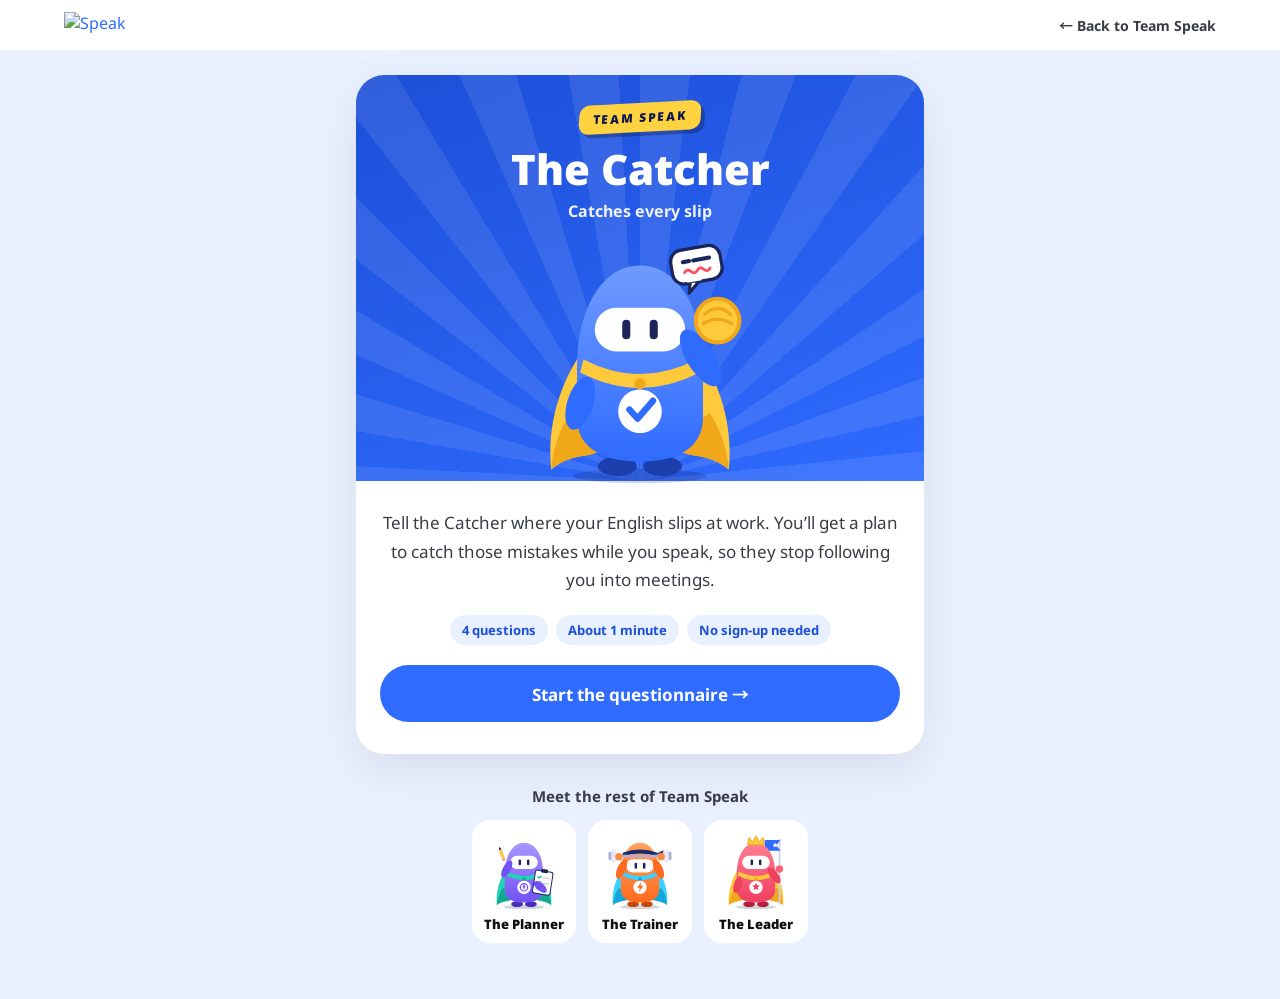
==== team-speak/catcher.html @ 96da89d8 "Add Team Speak mock landing page and four character questionnaire pages New team-speak/ folder reuse" ====
<!DOCTYPE html>
<html lang="en">
<head>
<meta charset="utf-8">
<meta name="viewport" content="width=device-width, initial-scale=1">
<title>The Catcher’s questionnaire — Team Speak</title>
<meta name="description" content="Answer four quick questions and get a Business English plan from The Catcher, one of the four heroes of Team Speak.">
<link rel="preconnect" href="https://fonts.googleapis.com">
<link rel="preconnect" href="https://fonts.gstatic.com" crossorigin>
<link href="https://fonts.googleapis.com/css2?family=Noto+Sans:wght@400;500;700;900&amp;family=Noto+Sans+TC:wght@400;500;700;900&amp;display=swap" rel="stylesheet">
<link rel="stylesheet" href="../styles.css">
<link rel="stylesheet" href="team.css">
</head>
<body class="quiz-page" data-hero="catcher">

<header class="quiz-nav">
  <div class="quiz-nav__inner">
    <a href="index.html"><img class="nav__logo" src="https://cdn.prod.website-files.com/61a88c135006e8345b005efd/6577ac86d3e376c4d5f8243e_logo.svg" alt="Speak"></a>
    <a class="quiz-nav__back" href="index.html#team">← Back to Team Speak</a>
  </div>
</header>

<!-- quiz.js renders the intro, questions and result for this hero -->
<main class="quiz" id="quiz">
  <noscript>This questionnaire needs JavaScript to run.</noscript>
</main>

<script src="quiz.js"></script>
</body>
</html>
---- styles.css ----
/* Speak — Purchase BE page */

:root {
  --blue: #2f6bff;
  --blue-dark: #1d4fd8;
  --blue-line: #c9d6ff;
  --ink: #111;
  --ink-2: #3a3d48;
  --ink-3: #4a4e5a;
  --muted: #7a7e8a;
  --faint: #8a8e99;
  --line: #eceef2;
  --line-2: #e3e5ea;
  --surface: #f5f6f8;
  --placeholder: #e8eaef;
}

*, *::before, *::after { box-sizing: border-box; }

body {
  margin: 0;
  background: #fff;
  font-family: 'Noto Sans', 'Noto Sans TC', system-ui, sans-serif;
  color: var(--ink);
  -webkit-font-smoothing: antialiased;
}
body.modal-open { overflow: hidden; }

a { color: var(--blue); text-decoration: none; }
a:hover { color: var(--blue-dark); }

img { max-width: 100%; }

/* Keep #anchor targets clear of the sticky nav */
[id] { scroll-margin-top: 64px; }

h1, h2, h3, p { margin: 0; }

.container { max-width: 1200px; margin: 0 auto; }
.container--md { max-width: 1000px; margin: 0 auto; }
.container--sm { max-width: 800px; margin: 0 auto; }

.section { padding: 88px 24px; background: #fff; }
.section--alt { background: var(--surface); }
.stack-40 { display: flex; flex-direction: column; gap: 40px; }

.section-head {
  text-align: center;
  display: flex;
  flex-direction: column;
  gap: 12px;
  align-items: center;
}
.section-head__icon { height: 56px; }
.section-head h2,
.h2 {
  font-size: clamp(28px, 3.5vw, 40px);
  font-weight: 900;
}
.h2--center { text-align: center; }
.section-head p { font-size: 17px; color: var(--ink-3); }
.hl { color: var(--blue); }
.strong { color: var(--ink); }

.grid-3 {
  display: grid;
  grid-template-columns: repeat(auto-fit, minmax(300px, 1fr));
  gap: 24px;
}

/* Buttons */
.btn {
  display: inline-block;
  border: none;
  cursor: pointer;
  font-family: inherit;
  font-weight: 700;
  border-radius: 999px;
  text-align: center;
  background: var(--blue);
  color: #fff;
  transition: background .2s, color .2s;
}
.btn:hover { color: #fff; }
.btn--sm { padding: 10px 18px; font-size: 14px; white-space: nowrap; }
.btn--lg { padding: 18px 36px; font-size: 18px; }
.btn--block { display: block; padding: 16px; font-size: 17px; }
.btn--outline {
  background: #fff;
  color: var(--blue);
  border: 2px solid var(--blue);
  padding: 14px;
}
.btn--outline:hover { color: var(--blue); }

/* ---------- Nav ---------- */
.nav {
  position: sticky;
  top: 0;
  z-index: 20;
  background: rgba(255, 255, 255, .92);
  backdrop-filter: blur(10px);
  -webkit-backdrop-filter: blur(10px);
  border-bottom: 1px solid var(--line);
}
.nav__inner {
  max-width: 1200px;
  margin: 0 auto;
  padding: 12px 24px;
  display: flex;
  align-items: center;
  gap: 24px;
}
.nav__logo { height: 26px; display: block; }
.nav__links {
  display: flex;
  gap: 20px;
  flex: 1;
  flex-wrap: wrap;
  font-size: 14px;
}
.nav__links a { color: var(--ink-2); }

/* ---------- Hero ---------- */
.hero { background: #fff; color: var(--ink); position: relative; overflow: hidden; }
.hero__inner {
  max-width: 1200px;
  margin: 0 auto;
  padding: 72px 24px 64px;
  display: grid;
  grid-template-columns: repeat(auto-fit, minmax(320px, 1fr));
  gap: 48px;
  align-items: center;
}
.hero__copy { display: flex; flex-direction: column; gap: 24px; }
.hero h1 {
  font-size: clamp(40px, 5vw, 64px);
  line-height: 1.15;
  font-weight: 900;
  letter-spacing: -.01em;
}
.hero__tags { font-size: 18px; font-weight: 700; color: var(--ink-2); }
.hero__cta { display: flex; flex-direction: column; gap: 10px; align-items: flex-start; }
.hero__note { font-size: 14px; color: var(--ink-3); }
.hero__media {
  position: relative;
  border-radius: 28px;
  overflow: hidden;
  aspect-ratio: 4 / 3;
  background: var(--surface);
}
.hero__media img { width: 100%; height: 100%; object-fit: cover; display: block; }

.backing { border-top: 1px solid var(--line); }
.backing__inner {
  max-width: 1200px;
  margin: 0 auto;
  padding: 28px 24px;
  display: flex;
  flex-wrap: wrap;
  gap: 24px;
  align-items: center;
  justify-content: center;
}
.backing__openai { height: 32px; filter: brightness(0); }
.backing__text { font-weight: 700; font-size: 16px; }
.backing__badges { display: flex; gap: 12px; }
.backing__badges img { height: 48px; }

/* ---------- Logos marquee ---------- */
.logos { padding: 48px 0; background: var(--surface); }
.logos h3 {
  margin: 0 0 28px;
  text-align: center;
  font-size: 18px;
  font-weight: 700;
  color: var(--ink-2);
  padding: 0 24px;
}
.logos__viewport {
  overflow: hidden;
  -webkit-mask-image: linear-gradient(90deg, transparent, #000 10%, #000 90%, transparent);
  mask-image: linear-gradient(90deg, transparent, #000 10%, #000 90%, transparent);
}
.logos__track {
  display: flex;
  gap: 56px;
  width: max-content;
  align-items: center;
  animation: marquee 40s linear infinite;
}
.logos__track img { height: 36px; width: auto; opacity: .75; filter: grayscale(1); }

@keyframes marquee {
  from { transform: translateX(0); }
  to { transform: translateX(-50%); }
}

/* ---------- Personas ---------- */
.persona {
  background: #fff;
  border: 1px solid var(--line);
  border-radius: 24px;
  padding: 32px 28px;
  display: flex;
  flex-direction: column;
  gap: 20px;
  cursor: pointer;
  transition: transform .25s ease, box-shadow .25s ease;
}
.persona:hover { transform: translateY(-4px); box-shadow: 0 16px 40px rgba(17, 17, 17, .08); }
.persona__avatar { width: 120px; height: 120px; border-radius: 50%; display: block; }
.persona__head { display: flex; flex-direction: column; gap: 6px; }
.persona__quote { font-size: 18px; font-weight: 700; color: var(--ink); }
.persona__who {
  font-size: clamp(26px, 2.6vw, 34px);
  font-weight: 900;
  color: var(--blue);
  line-height: 1.2;
}
.persona__rule { height: 1px; background: var(--blue-line); }
.persona__familiar { font-size: 22px; font-weight: 900; color: var(--ink); }
.persona__pains { display: flex; flex-direction: column; gap: 20px; margin: 0; padding: 0; list-style: none; }
.persona__pains li { display: flex; gap: 16px; align-items: flex-start; font-size: 16px; line-height: 1.6; font-weight: 700; color: var(--ink); }
.pain-icon {
  flex: none;
  width: 28px;
  height: 28px;
  border-radius: 50%;
  background: #d9d9de;
  display: flex;
  align-items: center;
  justify-content: center;
  margin-top: 1px;
}
.pain-icon::after {
  content: "";
  width: 0;
  height: 0;
  border-left: 6px solid transparent;
  border-right: 6px solid transparent;
  border-bottom: 10px solid #fff;
  margin-top: -2px;
}
.persona__try { margin-top: auto; padding: 14px; font-size: 16px; }
.persona__try:hover { background: var(--blue-dark); }

/* ---------- Pricing ---------- */
.plans {
  display: grid;
  grid-template-columns: repeat(auto-fit, minmax(300px, 1fr));
  gap: 24px;
  align-items: stretch;
}
.plan {
  border: 1px solid var(--line-2);
  border-radius: 24px;
  padding: 32px;
  display: flex;
  flex-direction: column;
  gap: 20px;
  position: relative;
}
.plan--featured {
  border: 2px solid var(--blue);
  box-shadow: 0 12px 40px rgba(47, 107, 255, .15);
}
.plan__badge {
  position: absolute;
  top: -14px;
  left: 32px;
  background: var(--blue);
  color: #fff;
  font-size: 13px;
  font-weight: 700;
  padding: 5px 14px;
  border-radius: 999px;
}
.plan h3 { font-size: 24px; font-weight: 900; }
.plan__price { display: flex; flex-direction: column; gap: 4px; }
.plan__avg { font-size: 15px; color: var(--ink-3); }
.plan__avg b { font-size: 40px; color: var(--ink); font-weight: 900; }
.plan__yearly { display: flex; gap: 10px; align-items: baseline; }
.plan__yearly b { font-size: 17px; }
.plan__yearly s { color: var(--faint); font-size: 14px; }
.plan__fit { font-weight: 700; font-size: 15px; }
.checklist { display: flex; flex-direction: column; gap: 12px; font-size: 15px; margin: 0; padding: 0; list-style: none; }
.checklist li { display: flex; gap: 10px; align-items: flex-start; }
.checklist li::before { content: "✓"; color: var(--blue); font-weight: 900; }
.plan__fine { margin: auto 0 0; font-size: 12px; color: var(--faint); line-height: 1.6; }

/* ---------- Competitor ---------- */
.compete-head { gap: 16px; }
.compete-head .lead { font-size: 17px; font-weight: 700; color: var(--ink); }
.compete-head .body {
  font-size: 15px;
  color: var(--ink-3);
  line-height: 1.8;
  max-width: 680px;
  text-wrap: pretty;
}
.compare-scroll { overflow-x: auto; }
.compare {
  min-width: 640px;
  display: grid;
  grid-template-columns: 120px repeat(3, minmax(0, 1fr));
  font-size: 14px;
  text-align: center;
}
.compare > div { padding: 18px 12px; border-top: 1px solid var(--line-2); color: var(--faint); white-space: pre-line; }
.compare > .compare__colhead { padding: 20px 12px; border-top: none; font-weight: 700; color: var(--ink-3); }
.compare > .compare__blank { padding: 0; border-top: none; }
.compare > .compare__label { padding: 18px 8px; font-weight: 700; text-align: left; color: var(--ink-2); }
.compare > .compare__speak { background: var(--blue); color: #fff; font-weight: 700; border-top: none; }
.compare > .compare__speak-top { padding: 20px 12px; border-radius: 20px 20px 0 0; display: flex; justify-content: center; }
.compare__speak-top img { height: 28px; }
.compare > .compare__speak-end { height: 16px; padding: 0; border-radius: 0 0 20px 20px; }

/* ---------- AI tutor ---------- */
.tutor {
  background: var(--surface);
  border-radius: 24px;
  overflow: hidden;
  display: flex;
  flex-direction: column;
}
.tutor img { width: 100%; aspect-ratio: 4 / 3; object-fit: cover; display: block; background: var(--placeholder); }
.tutor__body { padding: 24px; display: flex; flex-direction: column; gap: 8px; }
.tutor__body b { font-size: 19px; }
.tutor__body span { font-size: 14px; color: var(--ink-3); line-height: 1.7; }
.tutor__how {
  margin-top: 12px;
  align-self: flex-start;
  border: 2px solid var(--blue);
  background: #fff;
  color: var(--blue);
  padding: 10px 20px;
  font-size: 15px;
}
.tutor__how:hover { background: var(--blue); color: #fff; }

/* ---------- Stories ---------- */
.stories-head p { max-width: 640px; line-height: 1.7; }
.stories {
  display: grid;
  grid-template-columns: repeat(auto-fit, minmax(260px, 1fr));
  gap: 20px;
}
.stories img { width: 100%; border-radius: 20px; display: block; background: var(--placeholder); }

/* ---------- Team ---------- */
.team { padding: 72px 24px; background: #fff; color: var(--ink); border-top: 1px solid var(--line); }
.team__inner {
  display: flex;
  flex-direction: column;
  gap: 28px;
  align-items: center;
  text-align: center;
}
.team h2 { font-size: clamp(24px, 3vw, 34px); font-weight: 900; }
.team p { font-size: 16px; color: var(--ink-3); }
.team__logos { display: flex; gap: 40px; flex-wrap: wrap; justify-content: center; align-items: center; }
.team__logos img { height: 44px; }

/* ---------- Reviews ---------- */
.reviews {
  display: grid;
  grid-template-columns: repeat(auto-fill, minmax(260px, 1fr));
  gap: 20px;
}
.review {
  background: #fff;
  border-radius: 20px;
  padding: 24px;
  display: flex;
  flex-direction: column;
  gap: 12px;
}
.review__stars { height: 18px; align-self: flex-start; }
.review p { font-size: 14px; line-height: 1.8; color: var(--ink-2); flex: 1; }
.review b { font-size: 14px; }

/* ---------- Final CTA ---------- */
.final { padding: 88px 24px; background: var(--blue); color: #fff; }
.final__inner {
  display: flex;
  flex-direction: column;
  gap: 20px;
  align-items: center;
  text-align: center;
}
.final img { height: 96px; }
.final h2 { font-size: clamp(30px, 4vw, 48px); font-weight: 900; }
.final .btn { background: #fff; color: var(--blue); padding: 18px 40px; font-weight: 900; font-size: 18px; }
.final__note { font-size: 14px; }

/* ---------- FAQ ---------- */
.faq-wrap { display: flex; flex-direction: column; gap: 28px; }
.faq-wrap h2 { text-align: center; }
.faq { border-bottom: 1px solid var(--line-2); }
.faq__q {
  width: 100%;
  background: none;
  border: none;
  cursor: pointer;
  font-family: inherit;
  text-align: left;
  padding: 20px 4px;
  display: flex;
  justify-content: space-between;
  gap: 16px;
  font-size: 16px;
  font-weight: 700;
  color: var(--ink);
}
.faq__icon { color: var(--blue); font-size: 20px; line-height: 1; }
.faq__a {
  padding: 0 4px 20px;
  font-size: 14px;
  line-height: 1.8;
  color: var(--ink-3);
  white-space: pre-line;
}
.faq__a[hidden] { display: none; }

/* ---------- Footer ---------- */
.footer { background: var(--surface); color: var(--ink-3); padding: 56px 24px 32px; font-size: 14px; }
.footer__inner { display: flex; flex-direction: column; gap: 36px; }
.footer__logo { height: 28px; align-self: flex-start; filter: brightness(0); }
.footer__cols {
  display: grid;
  grid-template-columns: repeat(auto-fit, minmax(160px, 1fr));
  gap: 28px;
}
.footer__col { display: flex; flex-direction: column; gap: 10px; }
.footer__col b { color: var(--ink); }
.footer__col a { color: var(--ink-3); }
.footer__copy { font-size: 12px; border-top: 1px solid var(--line-2); padding-top: 20px; }
/* Leave room so the sticky offer bar never covers the copyright line */
.has-sticky .footer { padding-bottom: 96px; }

/* ---------- Modal ---------- */
.modal {
  position: fixed;
  inset: 0;
  z-index: 50;
  background: rgba(17, 17, 17, 0);
  display: flex;
  align-items: center;
  justify-content: center;
  padding: 24px;
  transition: background .3s ease;
}
.modal[hidden] { display: none; }
.modal.is-shown { background: rgba(17, 17, 17, .55); }
.modal__panel {
  position: relative;
  background: #fff;
  border-radius: 28px;
  width: 100%;
  max-width: 560px;
  max-height: calc(100vh - 48px);
  overflow: auto;
  padding: 36px;
  display: flex;
  flex-direction: column;
  gap: 22px;
  box-shadow: 0 30px 80px rgba(17, 17, 17, .25);
  opacity: 0;
  transform: translateY(24px) scale(.92);
  transition: opacity .35s ease, transform .45s cubic-bezier(.2, .9, .3, 1.2);
}
.modal__panel--demo { max-width: 720px; }
.modal.is-shown .modal__panel { opacity: 1; transform: translateY(0) scale(1); }
.modal__close {
  position: absolute;
  top: 16px;
  right: 16px;
  width: 40px;
  height: 40px;
  border-radius: 50%;
  border: none;
  background: var(--surface);
  cursor: pointer;
  font-size: 20px;
  color: var(--ink-2);
  font-family: inherit;
}
.modal__head { display: flex; flex-direction: column; gap: 6px; padding-right: 40px; }
.modal__who { font-size: 13px; font-weight: 700; color: var(--muted); }
.modal__title { font-size: 28px; font-weight: 900; color: var(--blue); line-height: 1.25; }
.modal__label { font-size: 15px; font-weight: 700; }
.modal__steps {
  display: grid;
  grid-template-columns: repeat(auto-fit, minmax(180px, 1fr));
  gap: 10px;
  flex: none;
}
.modal__step {
  display: flex;
  flex-direction: column;
  gap: 6px;
  background: var(--surface);
  border-radius: 16px;
  padding: 14px 16px;
}
.modal__step-n {
  width: 26px;
  height: 26px;
  border-radius: 50%;
  background: var(--blue);
  color: #fff;
  font-weight: 900;
  font-size: 13px;
  display: flex;
  align-items: center;
  justify-content: center;
}
.modal__step b { font-size: 14px; }
.modal__step span:last-child { font-size: 13px; color: var(--ink-3); line-height: 1.55; }
.modal__demo { display: flex; flex-direction: column; gap: 10px; flex: none; }
.modal__demo iframe {
  width: 100%;
  height: 760px;
  border: 0;
  display: block;
  background: transparent;
  color-scheme: light;
  flex: none;
  border-radius: 16px;
}
.modal__sample {
  border: 1px solid var(--line-2);
  border-radius: 16px;
  padding: 16px 18px;
  display: flex;
  flex-direction: column;
  gap: 8px;
}
.modal__sample-label { font-size: 12px; font-weight: 700; color: var(--muted); }
.bubble { font-size: 14px; max-width: 85%; padding: 10px 14px; }
.bubble--ai { align-self: flex-start; background: var(--surface); border-radius: 14px 14px 14px 4px; }
.bubble--you { align-self: flex-end; background: var(--blue); color: #fff; border-radius: 14px 14px 4px 14px; }
.modal__cta { display: flex; flex-direction: column; gap: 8px; align-items: stretch; text-align: center; flex: none; }
.modal__cta span { font-size: 13px; color: var(--ink-3); }

/* ---------- Sticky offer bar ---------- */
.sticky {
  position: fixed;
  left: 0;
  right: 0;
  bottom: 0;
  z-index: 30;
  background: #fff;
  color: var(--ink);
  padding: 12px 20px;
  border-top: 1px solid var(--line-2);
  display: flex;
  gap: 16px;
  align-items: center;
  justify-content: center;
  flex-wrap: wrap;
  box-shadow: 0 -8px 24px rgba(0, 0, 0, .2);
}
.sticky span { font-size: 14px; }
.sticky .btn { padding: 10px 22px; font-size: 14px; }

@media (prefers-reduced-motion: reduce) {
  .logos__track { animation: none; }
  .persona, .modal, .modal__panel { transition: none; }
}
---- team-speak/team.css ----
/* Team Speak — mock landing page + character questionnaire pages.
   Loaded after ../styles.css; everything here is prefixed or scoped so the
   original purchase page is unaffected. */

:root {
  --navy: #0d1650;
  --navy-2: #16237a;
  --gold: #ffd23f;
  --gold-dark: #f2b90f;
}

/* Per-hero accent colors (used by member cards and questionnaire pages) */
.member--catcher, [data-hero="catcher"] { --accent: #2f6bff; --accent-dark: #1d4fd8; --accent-soft: #e9f0ff; }
.member--planner, [data-hero="planner"] { --accent: #7352f5; --accent-dark: #5636d6; --accent-soft: #f0ecff; }
.member--trainer, [data-hero="trainer"] { --accent: #f05a12; --accent-dark: #cf4707; --accent-soft: #fff0e6; }
.member--leader,  [data-hero="leader"]  { --accent: #e3334f; --accent-dark: #bd1f3b; --accent-soft: #ffecef; }

/* ---------- Hero banner ---------- */
.ts-hero {
  position: relative;
  overflow: hidden;
  color: #fff;
  background: radial-gradient(120% 90% at 50% 100%, #2f6bff 0%, var(--navy-2) 45%, var(--navy) 100%);
}
.ts-hero__rays {
  position: absolute;
  left: 50%;
  bottom: -40%;
  width: 220vmax;
  height: 220vmax;
  transform: translate(-50%, 50%);
  background: repeating-conic-gradient(from 0deg, rgba(255, 255, 255, .055) 0deg 6deg, transparent 6deg 12deg);
  -webkit-mask-image: radial-gradient(circle, #000 0%, transparent 55%);
  mask-image: radial-gradient(circle, #000 0%, transparent 55%);
  animation: ts-spin 120s linear infinite;
  pointer-events: none;
}
@keyframes ts-spin { to { transform: translate(-50%, 50%) rotate(360deg); } }

.ts-hero__inner {
  position: relative;
  max-width: 1200px;
  margin: 0 auto;
  padding: 64px 24px 0;
  display: flex;
  flex-direction: column;
  align-items: center;
  text-align: center;
  gap: 20px;
}
.ts-badge {
  display: inline-block;
  padding: 8px 20px;
  border-radius: 10px;
  background: var(--gold);
  color: var(--navy);
  font-size: 15px;
  font-weight: 900;
  letter-spacing: .14em;
  text-transform: uppercase;
  transform: rotate(-3deg) skewX(-6deg);
  box-shadow: 4px 4px 0 rgba(0, 0, 0, .25);
}
.ts-hero h1 {
  font-size: clamp(34px, 5vw, 62px);
  line-height: 1.15;
  font-weight: 900;
  letter-spacing: -.01em;
  text-wrap: balance;
}
.ts-hl { color: var(--gold); }
.ts-hero__tags { font-size: 18px; font-weight: 700; color: #d5ddff; }
.ts-hero__cta { display: flex; gap: 12px; flex-wrap: wrap; justify-content: center; margin-top: 4px; }
.ts-btn-gold { background: var(--gold); color: var(--navy); }
.ts-btn-gold:hover { background: var(--gold-dark); color: var(--navy); }
.ts-btn-ghost { background: rgba(255, 255, 255, .12); color: #fff; box-shadow: inset 0 0 0 2px rgba(255, 255, 255, .55); }
.ts-btn-ghost:hover { background: rgba(255, 255, 255, .22); }
.ts-hero__note { font-size: 14px; color: #d5ddff; }
.ts-hero__note b { color: #fff; }

.ts-lineup {
  display: flex;
  align-items: flex-end;
  justify-content: center;
  width: 100%;
  max-width: 980px;
  margin-top: 12px;
  padding-bottom: 28px;
}
.ts-lineup__hero {
  position: relative;
  flex: 0 1 25%;
  min-width: 0;
  display: flex;
  flex-direction: column;
  align-items: center;
  margin: 0 -1.5%;
  color: #fff;
  animation: ts-float 5s ease-in-out infinite;
}
.ts-lineup__hero img { width: 100%; display: block; filter: drop-shadow(0 18px 24px rgba(5, 10, 50, .45)); transition: transform .25s ease; }
.ts-lineup__hero:hover { color: #fff; }
.ts-lineup__hero:hover img { transform: translateY(-8px) scale(1.04); }
/* The two in the middle stand forward and a little larger */
.ts-lineup__hero--planner, .ts-lineup__hero--trainer { flex-basis: 29%; z-index: 1; }
.ts-lineup__hero--planner { animation-delay: -1.2s; }
.ts-lineup__hero--trainer { animation-delay: -2.6s; }
.ts-lineup__hero--leader { animation-delay: -3.8s; }
@keyframes ts-float { 0%, 100% { transform: translateY(0); } 50% { transform: translateY(-8px); } }

.ts-tag {
  margin-top: -6px;
  padding: 6px 14px;
  border-radius: 999px;
  background: #fff;
  color: var(--navy);
  font-size: clamp(11px, 1.5vw, 15px);
  font-weight: 900;
  white-space: nowrap;
  box-shadow: 0 6px 16px rgba(5, 10, 50, .3);
}
.ts-hero .backing { position: relative; background: #fff; color: var(--ink); border-top: none; }

/* ---------- Members ---------- */
.members { display: grid; grid-template-columns: repeat(2, minmax(0, 1fr)); gap: 28px; }
.member {
  border: 1px solid var(--line);
  border-radius: 28px;
  overflow: hidden;
  background: #fff;
  display: flex;
  flex-direction: column;
  scroll-margin-top: 80px;
}
.member__art {
  position: relative;
  display: flex;
  align-items: flex-end;
  gap: 8px;
  padding: 24px 28px 0;
  background:
    repeating-conic-gradient(from 0deg at 22% 100%, rgba(255, 255, 255, .09) 0deg 7deg, transparent 7deg 14deg),
    linear-gradient(135deg, var(--accent-dark), var(--accent));
  color: #fff;
}
.member__art img { width: 170px; flex: none; display: block; margin-bottom: -6px; }
.member__title { display: flex; flex-direction: column; gap: 6px; padding-bottom: 28px; min-width: 0; }
.member__role {
  align-self: flex-start;
  padding: 4px 12px;
  border-radius: 999px;
  background: rgba(255, 255, 255, .2);
  font-size: 13px;
  font-weight: 700;
}
.member h3 { font-size: clamp(28px, 3vw, 38px); font-weight: 900; line-height: 1.1; }
.member__body { padding: 28px; display: flex; flex-direction: column; gap: 16px; flex: 1; }
.member__quote { font-size: 19px; font-weight: 900; line-height: 1.4; color: var(--ink); }
.member__desc { font-size: 15px; line-height: 1.7; color: var(--ink-3); }

.feature {
  background: var(--accent-soft);
  border-radius: 20px;
  padding: 20px;
  display: flex;
  flex-direction: column;
  gap: 6px;
}
.feature__label { font-size: 12px; font-weight: 900; letter-spacing: .1em; text-transform: uppercase; color: var(--accent-dark); }
.feature > b { font-size: 19px; }
.feature__desc { font-size: 14px; line-height: 1.6; color: var(--ink-3); }

/* Little product mock-ups inside each feature card */
.mock { margin-top: 10px; background: #fff; border-radius: 16px; padding: 14px; display: flex; flex-direction: column; gap: 8px; }
.mock .bubble--you { background: var(--accent); }
.mock .bubble s { opacity: .7; }
.mock__fix { align-self: flex-end; font-size: 14px; color: var(--ink-2); display: flex; gap: 8px; align-items: center; }
.mock__fix b { color: #12925f; }
.mock__tick { width: 20px; height: 20px; border-radius: 50%; background: #17b877; color: #fff; font-size: 12px; font-weight: 900; display: inline-flex; align-items: center; justify-content: center; }
.mock__days { display: flex; gap: 6px; }
.mock__days span {
  flex: 1; aspect-ratio: 1; max-width: 40px; border-radius: 50%;
  display: flex; align-items: center; justify-content: center;
  font-size: 12px; font-weight: 700; color: var(--faint); background: var(--surface);
}
.mock__days .is-done { background: var(--accent); color: #fff; }
.mock__days .is-today { box-shadow: inset 0 0 0 2px var(--accent); color: var(--accent-dark); background: #fff; }
.mock__today { font-size: 14px; color: var(--ink-2); }
.mock__mic { display: flex; align-items: center; gap: 10px; font-size: 13px; font-weight: 700; color: var(--accent-dark); }
.mock__micdot { width: 32px; height: 32px; border-radius: 50%; background: var(--accent); flex: none; position: relative; }
.mock__micdot::after { content: ""; position: absolute; left: 12px; top: 8px; width: 8px; height: 13px; border-radius: 4px; background: #fff; }
.mock__wave { display: flex; align-items: center; gap: 3px; flex: 1; height: 24px; }
.mock__wave i { width: 4px; border-radius: 2px; background: var(--accent); opacity: .55; height: 40%; animation: ts-wave 1.1s ease-in-out infinite; }
.mock__wave i:nth-child(2n) { animation-delay: -.3s; }
.mock__wave i:nth-child(3n) { animation-delay: -.6s; }
@keyframes ts-wave { 0%, 100% { height: 25%; } 50% { height: 100%; } }
.mock--chips { flex-direction: row; flex-wrap: wrap; }
.mock--chips span { padding: 8px 14px; border-radius: 999px; background: var(--accent-soft); color: var(--accent-dark); font-size: 13px; font-weight: 700; }

.member__actions { margin-top: auto; padding-top: 4px; display: flex; gap: 10px; flex-wrap: wrap; }
.member__go { flex: 1 1 240px; padding: 14px 18px; font-size: 16px; background: var(--accent); }
.member__go:hover { background: var(--accent-dark); }
.member__how { padding: 12px 18px; font-size: 15px; background: #fff; color: var(--accent-dark); box-shadow: inset 0 0 0 2px var(--accent); }
.member__how:hover { background: var(--accent-soft); color: var(--accent-dark); }

@media (max-width: 860px) {
  .members { grid-template-columns: 1fr; }
}
@media (max-width: 520px) {
  .nav__links { display: none; }
  .nav__inner { justify-content: space-between; }
  .ts-hero__inner { padding-top: 44px; }
  .ts-hero__tags { font-size: 15px; }
  .ts-lineup { padding-bottom: 20px; width: 124%; max-width: none; margin-left: -12%; margin-right: -12%; }
  .ts-lineup__hero { margin: 0 -3.5%; }
  .ts-tag { padding: 4px 8px; font-size: 10px; }
  .member__art { padding: 20px 20px 0; }
  .member__art img { width: 120px; }
  .member__title { padding-bottom: 20px; }
  .member__body { padding: 22px 20px; }
}

/* ---------- Questionnaire pages ---------- */
.quiz-page { background: var(--accent-soft); min-height: 100vh; display: flex; flex-direction: column; }
.quiz-nav { background: #fff; border-bottom: 1px solid var(--line); }
.quiz-nav__inner {
  max-width: 1200px; margin: 0 auto; padding: 12px 24px;
  display: flex; align-items: center; justify-content: space-between; gap: 16px;
}
.quiz-nav__back { font-size: 14px; font-weight: 700; color: var(--ink-2); }

.quiz { width: 100%; max-width: 600px; margin: 0 auto; padding: 0 16px 56px; flex: 1; }
.quiz__card { background: #fff; border-radius: 28px; overflow: hidden; margin-top: 24px; box-shadow: 0 16px 48px rgba(17, 17, 17, .08); }

.quiz__banner {
  position: relative;
  padding: 28px 24px 0;
  text-align: center;
  color: #fff;
  background:
    repeating-conic-gradient(from 0deg at 50% 100%, rgba(255, 255, 255, .09) 0deg 7deg, transparent 7deg 14deg),
    linear-gradient(160deg, var(--accent-dark), var(--accent));
  display: flex; flex-direction: column; align-items: center; gap: 8px;
}
.quiz__banner .ts-badge { font-size: 12px; padding: 6px 14px; }
.quiz__banner h1 { font-size: clamp(30px, 7vw, 42px); font-weight: 900; line-height: 1.1; margin-top: 6px; }
.quiz__banner p { font-size: 16px; font-weight: 700; opacity: .92; }
.quiz__banner img { width: 210px; display: block; margin-bottom: -8px; }
.quiz__banner--small { flex-direction: row; justify-content: flex-start; text-align: left; padding: 14px 20px 0; gap: 12px; }
.quiz__banner--small img { width: 76px; margin-bottom: -4px; }
.quiz__banner--small b { font-size: 17px; font-weight: 900; padding-bottom: 12px; }

.quiz__body { padding: 28px 24px 32px; display: flex; flex-direction: column; gap: 20px; }
.quiz__lead { font-size: 17px; line-height: 1.7; color: var(--ink-2); text-align: center; text-wrap: pretty; }
.quiz__meta { display: flex; justify-content: center; gap: 8px; flex-wrap: wrap; }
.quiz__meta span { padding: 6px 12px; border-radius: 999px; background: var(--accent-soft); color: var(--accent-dark); font-size: 13px; font-weight: 700; }
.quiz .btn { background: var(--accent); }
.quiz .btn:hover { background: var(--accent-dark); }

.quiz__progress { display: flex; align-items: center; gap: 12px; font-size: 13px; font-weight: 700; color: var(--muted); }
.quiz__bar { flex: 1; height: 8px; border-radius: 999px; background: var(--surface); overflow: hidden; }
.quiz__bar i { display: block; height: 100%; border-radius: 999px; background: var(--accent); transition: width .35s ease; }
.quiz__q { font-size: clamp(22px, 5vw, 26px); font-weight: 900; line-height: 1.3; text-wrap: balance; }
.quiz__q:focus { outline: none; }
.quiz__opts { display: flex; flex-direction: column; gap: 10px; }
.quiz__opt {
  display: flex; align-items: center; gap: 14px;
  width: 100%; padding: 16px 18px;
  border: 2px solid var(--line-2); border-radius: 18px;
  background: #fff; cursor: pointer;
  font-family: inherit; font-size: 16px; font-weight: 700; color: var(--ink); text-align: left; line-height: 1.4;
  transition: border-color .15s, background .15s, transform .15s;
}
.quiz__opt:hover { border-color: var(--accent); transform: translateY(-1px); }
.quiz__opt.is-picked { border-color: var(--accent); background: var(--accent-soft); }
.quiz__opt-key {
  flex: none; width: 30px; height: 30px; border-radius: 50%;
  background: var(--surface); color: var(--ink-3);
  display: flex; align-items: center; justify-content: center; font-size: 13px; font-weight: 900;
}
.quiz__opt.is-picked .quiz__opt-key { background: var(--accent); color: #fff; }
.quiz__backbtn { align-self: flex-start; background: none; border: none; padding: 4px 0; cursor: pointer; font-family: inherit; font-size: 14px; font-weight: 700; color: var(--muted); }
.quiz__backbtn:hover { color: var(--ink); }

.quiz__result-kicker { font-size: 12px; font-weight: 900; letter-spacing: .1em; text-transform: uppercase; color: var(--accent-dark); }
.quiz__result-title { font-size: clamp(24px, 5.5vw, 30px); font-weight: 900; line-height: 1.25; text-wrap: balance; }
.quiz__brief { display: flex; flex-direction: column; gap: 12px; margin: 0; padding: 0; list-style: none; }
.quiz__brief li { display: flex; gap: 14px; align-items: flex-start; background: var(--accent-soft); border-radius: 18px; padding: 16px 18px; }
.quiz__brief-n { flex: none; width: 28px; height: 28px; border-radius: 50%; background: var(--accent); color: #fff; font-size: 13px; font-weight: 900; display: flex; align-items: center; justify-content: center; }
.quiz__brief b { display: block; font-size: 16px; margin-bottom: 2px; }
.quiz__brief span { font-size: 14px; line-height: 1.6; color: var(--ink-3); }
.quiz__feature { border: 2px dashed var(--accent); border-radius: 18px; padding: 16px 18px; display: flex; flex-direction: column; gap: 4px; }
.quiz__feature b { font-size: 17px; }
.quiz__feature span:not(.quiz__result-kicker) { font-size: 14px; line-height: 1.6; color: var(--ink-3); }
.quiz__cta { display: flex; flex-direction: column; gap: 8px; text-align: center; }
.quiz__cta span { font-size: 13px; color: var(--ink-3); }
.quiz__again { align-self: center; }

.quiz__others { margin-top: 32px; text-align: center; display: flex; flex-direction: column; gap: 14px; }
.quiz__others b { font-size: 15px; color: var(--ink-2); }
.quiz__others-row { display: flex; justify-content: center; gap: 12px; flex-wrap: wrap; }
.quiz__other {
  display: flex; flex-direction: column; align-items: center; gap: 4px;
  width: 104px; padding: 12px 8px 10px; border-radius: 18px; background: #fff;
  font-size: 13px; font-weight: 900; color: var(--ink);
  transition: transform .2s;
}
.quiz__other:hover { transform: translateY(-3px); color: var(--ink); }
.quiz__other img { width: 64px; display: block; }

.quiz__fade { animation: quiz-in .3s ease both; }
@keyframes quiz-in { from { opacity: 0; transform: translateY(10px); } to { opacity: 1; transform: none; } }

@media (prefers-reduced-motion: reduce) {
  .ts-hero__rays, .ts-lineup__hero, .mock__wave i, .quiz__fade { animation: none; }
  .ts-lineup__hero img, .quiz__opt, .quiz__bar i { transition: none; }
}
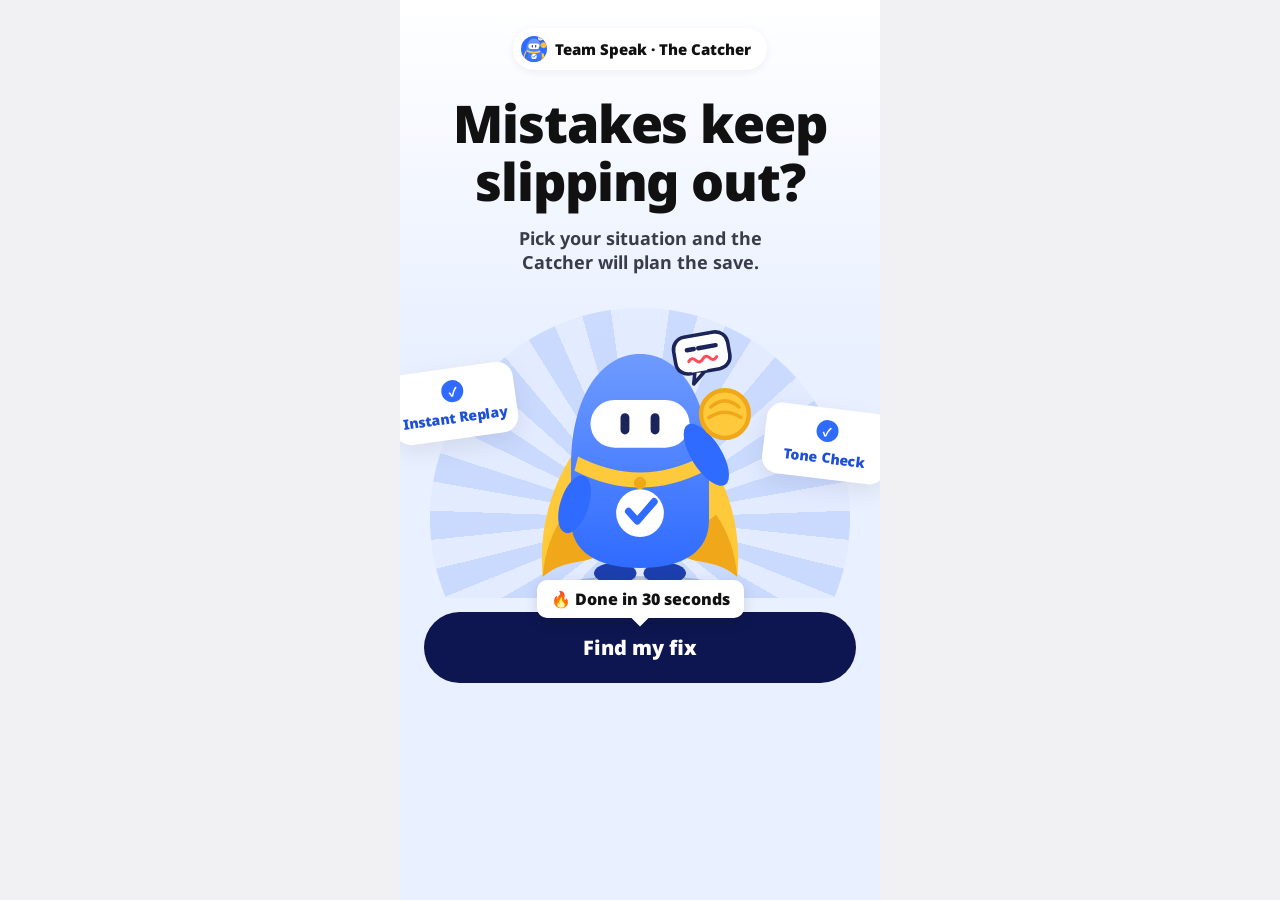
==== commit 3f16868e: "Rework Team Speak questionnaire pages to follow the English Pharmacy flow Each hero page is now intr" ====
--- a/team-speak/catcher.html
+++ b/team-speak/catcher.html
@@ -4,7 +4,7 @@
 <meta charset="utf-8">
 <meta name="viewport" content="width=device-width, initial-scale=1">
 <title>The Catcher’s questionnaire — Team Speak</title>
-<meta name="description" content="Answer four quick questions and get a Business English plan from The Catcher, one of the four heroes of Team Speak.">
+<meta name="description" content="Pick the situation closest to yours and get a Business English plan from The Catcher, one of the four heroes of Team Speak.">
 <link rel="preconnect" href="https://fonts.googleapis.com">
 <link rel="preconnect" href="https://fonts.gstatic.com" crossorigin>
 <link href="https://fonts.googleapis.com/css2?family=Noto+Sans:wght@400;500;700;900&amp;family=Noto+Sans+TC:wght@400;500;700;900&amp;display=swap" rel="stylesheet">
@@ -12,13 +12,6 @@
 <link rel="stylesheet" href="team.css">
 </head>
 <body class="quiz-page" data-hero="catcher">
-
-<header class="quiz-nav">
-  <div class="quiz-nav__inner">
-    <a href="index.html"><img class="nav__logo" src="https://cdn.prod.website-files.com/61a88c135006e8345b005efd/6577ac86d3e376c4d5f8243e_logo.svg" alt="Speak"></a>
-    <a class="quiz-nav__back" href="index.html#team">← Back to Team Speak</a>
-  </div>
-</header>
 
 <!-- quiz.js renders the intro, questions and result for this hero -->
 <main class="quiz" id="quiz">
--- a/team-speak/team.css
+++ b/team-speak/team.css
@@ -220,88 +220,116 @@
   .member__body { padding: 22px 20px; }
 }
 
-/* ---------- Questionnaire pages ---------- */
-.quiz-page { background: var(--accent-soft); min-height: 100vh; display: flex; flex-direction: column; }
-.quiz-nav { background: #fff; border-bottom: 1px solid var(--line); }
-.quiz-nav__inner {
-  max-width: 1200px; margin: 0 auto; padding: 12px 24px;
-  display: flex; align-items: center; justify-content: space-between; gap: 16px;
-}
-.quiz-nav__back { font-size: 14px; font-weight: 700; color: var(--ink-2); }
-
-.quiz { width: 100%; max-width: 600px; margin: 0 auto; padding: 0 16px 56px; flex: 1; }
-.quiz__card { background: #fff; border-radius: 28px; overflow: hidden; margin-top: 24px; box-shadow: 0 16px 48px rgba(17, 17, 17, .08); }
-
-.quiz__banner {
-  position: relative;
-  padding: 28px 24px 0;
-  text-align: center;
-  color: #fff;
-  background:
-    repeating-conic-gradient(from 0deg at 50% 100%, rgba(255, 255, 255, .09) 0deg 7deg, transparent 7deg 14deg),
-    linear-gradient(160deg, var(--accent-dark), var(--accent));
-  display: flex; flex-direction: column; align-items: center; gap: 8px;
-}
-.quiz__banner .ts-badge { font-size: 12px; padding: 6px 14px; }
-.quiz__banner h1 { font-size: clamp(30px, 7vw, 42px); font-weight: 900; line-height: 1.1; margin-top: 6px; }
-.quiz__banner p { font-size: 16px; font-weight: 700; opacity: .92; }
-.quiz__banner img { width: 210px; display: block; margin-bottom: -8px; }
-.quiz__banner--small { flex-direction: row; justify-content: flex-start; text-align: left; padding: 14px 20px 0; gap: 12px; }
-.quiz__banner--small img { width: 76px; margin-bottom: -4px; }
-.quiz__banner--small b { font-size: 17px; font-weight: 900; padding-bottom: 12px; }
-
-.quiz__body { padding: 28px 24px 32px; display: flex; flex-direction: column; gap: 20px; }
-.quiz__lead { font-size: 17px; line-height: 1.7; color: var(--ink-2); text-align: center; text-wrap: pretty; }
-.quiz__meta { display: flex; justify-content: center; gap: 8px; flex-wrap: wrap; }
-.quiz__meta span { padding: 6px 12px; border-radius: 999px; background: var(--accent-soft); color: var(--accent-dark); font-size: 13px; font-weight: 700; }
-.quiz .btn { background: var(--accent); }
-.quiz .btn:hover { background: var(--accent-dark); }
-
-.quiz__progress { display: flex; align-items: center; gap: 12px; font-size: 13px; font-weight: 700; color: var(--muted); }
-.quiz__bar { flex: 1; height: 8px; border-radius: 999px; background: var(--surface); overflow: hidden; }
-.quiz__bar i { display: block; height: 100%; border-radius: 999px; background: var(--accent); transition: width .35s ease; }
-.quiz__q { font-size: clamp(22px, 5vw, 26px); font-weight: 900; line-height: 1.3; text-wrap: balance; }
-.quiz__q:focus { outline: none; }
-.quiz__opts { display: flex; flex-direction: column; gap: 10px; }
+/* ---------- Questionnaire pages ----------
+   Flow follows the "English Pharmacy" event page: a phone-width column with
+   intro → one pick-your-situation list → a result made of stacked cards. */
+.quiz-page { background: #f1f1f3; }
+.quiz {
+  width: 100%; max-width: 480px; min-height: 100vh; margin: 0 auto;
+  background: linear-gradient(180deg, #fff 0%, var(--accent-soft) 38%, var(--accent-soft) 100%);
+}
+.quiz__screen { min-height: 100vh; padding: 28px 24px 40px; display: flex; flex-direction: column; align-items: center; gap: 16px; text-align: center; }
+.quiz__screen--list { background: #fff; align-items: stretch; text-align: left; padding: 28px 28px 48px; }
+.quiz__pill {
+  align-self: center; display: inline-flex; align-items: center; gap: 8px;
+  padding: 8px 16px 8px 8px; border-radius: 999px; background: #fff;
+  font-size: 15px; font-weight: 900; color: var(--ink);
+  box-shadow: 0 2px 10px rgba(17, 17, 17, .06);
+}
+.quiz__screen--list .quiz__pill { background: var(--surface); box-shadow: none; }
+.quiz__pill:hover { color: var(--ink); }
+.quiz__pill img { width: 26px; height: 26px; border-radius: 50%; background: var(--accent); object-fit: cover; object-position: 50% 28%; }
+
+.quiz__title { font-size: clamp(38px, 11vw, 52px); font-weight: 900; line-height: 1.12; letter-spacing: -.02em; text-wrap: balance; margin-top: 8px; }
+.quiz__title:focus, .quiz__q:focus { outline: none; }
+.quiz__sub { font-size: 18px; font-weight: 700; color: var(--ink-2); text-wrap: balance; }
+
+/* Intro stage: hero in front of two tilted "move" cards */
+.quiz__stage { position: relative; width: calc(100% + 48px); margin: 8px -24px 0; height: 300px; overflow: hidden; flex: none; }
+.quiz__stage::before {
+  content: ""; position: absolute; left: 50%; bottom: -130px; width: 420px; height: 420px; border-radius: 50%;
+  transform: translateX(-50%);
+  background: repeating-conic-gradient(from 0deg, rgba(255, 255, 255, .7) 0deg 8deg, transparent 8deg 16deg), var(--accent);
+  opacity: .16;
+}
+.quiz__stage > img { position: absolute; left: 50%; bottom: 0; width: 230px; transform: translateX(-50%); }
+.quiz__chip {
+  position: absolute; top: 70px; width: 124px; padding: 12px 8px; border-radius: 16px; background: #fff;
+  font-size: 14px; font-weight: 900; color: var(--accent-dark);
+  box-shadow: 0 8px 24px rgba(17, 17, 17, .08);
+  display: flex; flex-direction: column; gap: 6px; align-items: center;
+}
+.quiz__chip::before { content: "✓"; width: 22px; height: 22px; border-radius: 50%; background: var(--accent); color: #fff; font-size: 12px; display: flex; align-items: center; justify-content: center; }
+.quiz__chip--l { left: -8px; transform: rotate(-8deg); }
+.quiz__chip--r { right: -8px; top: 110px; transform: rotate(7deg); }
+
+.quiz__start { width: 100%; display: flex; flex-direction: column; align-items: center; margin-top: -34px; position: relative; }
+.quiz__tip {
+  position: relative; z-index: 1; margin-bottom: -6px; padding: 8px 14px; border-radius: 10px; background: #fff;
+  font-size: 16px; font-weight: 900; box-shadow: 0 4px 14px rgba(17, 17, 17, .12);
+}
+.quiz__tip::after { content: ""; position: absolute; left: 50%; bottom: -6px; width: 12px; height: 12px; background: #fff; transform: translateX(-50%) rotate(45deg); }
+.quiz .btn--cta { width: 100%; padding: 22px 16px; font-size: 20px; font-weight: 900; background: var(--navy); color: #fff; }
+.quiz .btn--cta:hover { background: var(--navy-2); }
+
+/* Pick-your-situation list */
+.quiz__q { font-size: 30px; font-weight: 900; letter-spacing: -.01em; margin-top: 28px; }
+.quiz__hint { font-size: 16px; color: var(--ink-3); margin-bottom: 12px; }
+.quiz__opts { display: flex; flex-direction: column; gap: 12px; }
 .quiz__opt {
-  display: flex; align-items: center; gap: 14px;
-  width: 100%; padding: 16px 18px;
-  border: 2px solid var(--line-2); border-radius: 18px;
+  display: flex; align-items: center; gap: 16px;
+  width: 100%; min-height: 96px; padding: 16px 20px;
+  border: 1px solid #dcdfe6; border-radius: 16px;
   background: #fff; cursor: pointer;
-  font-family: inherit; font-size: 16px; font-weight: 700; color: var(--ink); text-align: left; line-height: 1.4;
+  font-family: inherit; font-size: 17px; font-weight: 700; color: var(--ink); text-align: left; line-height: 1.5;
   transition: border-color .15s, background .15s, transform .15s;
 }
 .quiz__opt:hover { border-color: var(--accent); transform: translateY(-1px); }
-.quiz__opt.is-picked { border-color: var(--accent); background: var(--accent-soft); }
-.quiz__opt-key {
-  flex: none; width: 30px; height: 30px; border-radius: 50%;
-  background: var(--surface); color: var(--ink-3);
-  display: flex; align-items: center; justify-content: center; font-size: 13px; font-weight: 900;
-}
-.quiz__opt.is-picked .quiz__opt-key { background: var(--accent); color: #fff; }
-.quiz__backbtn { align-self: flex-start; background: none; border: none; padding: 4px 0; cursor: pointer; font-family: inherit; font-size: 14px; font-weight: 700; color: var(--muted); }
+.quiz__opt.is-picked { border-color: var(--accent); background: var(--accent-soft); box-shadow: inset 0 0 0 1px var(--accent); }
+.quiz__emoji { flex: none; font-size: 44px; line-height: 1; }
+.quiz__backbtn { align-self: center; background: none; border: none; padding: 8px; cursor: pointer; font-family: inherit; font-size: 14px; font-weight: 700; color: var(--muted); }
 .quiz__backbtn:hover { color: var(--ink); }
 
-.quiz__result-kicker { font-size: 12px; font-weight: 900; letter-spacing: .1em; text-transform: uppercase; color: var(--accent-dark); }
-.quiz__result-title { font-size: clamp(24px, 5.5vw, 30px); font-weight: 900; line-height: 1.25; text-wrap: balance; }
-.quiz__brief { display: flex; flex-direction: column; gap: 12px; margin: 0; padding: 0; list-style: none; }
-.quiz__brief li { display: flex; gap: 14px; align-items: flex-start; background: var(--accent-soft); border-radius: 18px; padding: 16px 18px; }
-.quiz__brief-n { flex: none; width: 28px; height: 28px; border-radius: 50%; background: var(--accent); color: #fff; font-size: 13px; font-weight: 900; display: flex; align-items: center; justify-content: center; }
-.quiz__brief b { display: block; font-size: 16px; margin-bottom: 2px; }
-.quiz__brief span { font-size: 14px; line-height: 1.6; color: var(--ink-3); }
-.quiz__feature { border: 2px dashed var(--accent); border-radius: 18px; padding: 16px 18px; display: flex; flex-direction: column; gap: 4px; }
-.quiz__feature b { font-size: 17px; }
-.quiz__feature span:not(.quiz__result-kicker) { font-size: 14px; line-height: 1.6; color: var(--ink-3); }
-.quiz__cta { display: flex; flex-direction: column; gap: 8px; text-align: center; }
-.quiz__cta span { font-size: 13px; color: var(--ink-3); }
-.quiz__again { align-self: center; }
-
-.quiz__others { margin-top: 32px; text-align: center; display: flex; flex-direction: column; gap: 14px; }
+/* Result */
+.quiz__screen--result { gap: 12px; }
+.quiz__title--result { font-size: clamp(34px, 10vw, 44px); }
+.quiz__move { font-size: 26px; font-weight: 700; color: var(--ink-2); margin-top: 16px; }
+.quiz__portrait { position: relative; width: 240px; height: 230px; flex: none; }
+.quiz__portrait::before { content: ""; position: absolute; inset: 14px 8px 0; border-radius: 28px 28px 0 0; background: linear-gradient(160deg, var(--accent-dark), var(--accent)); }
+.quiz__portrait img { position: absolute; left: 50%; bottom: -4px; width: 190px; transform: translateX(-50%); }
+.quiz__portrait span {
+  position: absolute; right: -18px; bottom: 18px; width: 84px; height: 84px; border-radius: 50%;
+  background: #fff; box-shadow: 0 8px 22px rgba(17, 17, 17, .14);
+  display: flex; align-items: center; justify-content: center; font-size: 40px;
+}
+.quiz__quote { font-size: 24px; font-weight: 500; line-height: 1.4; text-wrap: balance; margin-top: 8px; }
+.quiz__quote-sub { font-size: 15px; color: var(--ink-3); margin-bottom: 12px; text-wrap: balance; }
+.quiz__box { width: 100%; background: #fff; border-radius: 16px; padding: 22px 26px 28px; text-align: left; display: flex; flex-direction: column; gap: 10px; }
+.quiz__box h3 { font-size: 18px; font-weight: 900; padding-bottom: 12px; margin-bottom: 6px; border-bottom: 1px solid #cfd2da; }
+.quiz__box p { font-size: 17px; line-height: 1.6; color: var(--ink-2); }
+.quiz__box p.small { font-size: 14px; color: var(--ink-3); }
+.quiz__rx { align-self: flex-start; padding: 4px 10px; border-radius: 8px; background: var(--accent-soft); color: var(--accent-dark); font-size: 20px; font-weight: 900; }
+.quiz__stat { display: flex; align-items: center; gap: 16px; margin-top: 8px; }
+.quiz__stat-label { flex: 1; font-size: 15px; font-weight: 900; line-height: 1.4; padding-left: 10px; border-left: 3px solid var(--accent); }
+.quiz__donut { position: relative; width: 150px; height: 150px; flex: none; }
+.quiz__donut svg { width: 100%; height: 100%; transform: rotate(-90deg); display: block; }
+.quiz__donut circle { fill: none; stroke-width: 16; }
+.quiz__donut .track { stroke: #e6e9f0; }
+.quiz__donut .value { stroke: var(--accent); transition: stroke-dashoffset 1s ease .2s; }
+.quiz__donut div { position: absolute; inset: 0; display: flex; flex-direction: column; align-items: center; justify-content: center; }
+.quiz__donut b { font-size: 30px; font-weight: 900; color: var(--accent); line-height: 1; }
+.quiz__donut small { font-size: 11px; color: var(--muted); margin-top: 4px; }
+.quiz__foot { font-size: 12px; color: var(--muted); margin-top: 8px; }
+.quiz .btn--rx { width: 100%; margin-top: 16px; padding: 22px 16px; border-radius: 16px; font-size: 20px; font-weight: 900; background: var(--accent); }
+.quiz .btn--rx:hover { background: var(--accent-dark); }
+.quiz__note { font-size: 13px; color: var(--ink-3); }
+
+.quiz__others { margin-top: 24px; width: 100%; text-align: center; display: flex; flex-direction: column; gap: 14px; }
 .quiz__others b { font-size: 15px; color: var(--ink-2); }
-.quiz__others-row { display: flex; justify-content: center; gap: 12px; flex-wrap: wrap; }
+.quiz__others-row { display: flex; justify-content: center; gap: 10px; }
 .quiz__other {
   display: flex; flex-direction: column; align-items: center; gap: 4px;
-  width: 104px; padding: 12px 8px 10px; border-radius: 18px; background: #fff;
+  flex: 1; max-width: 120px; padding: 12px 6px 10px; border-radius: 16px; background: #fff;
   font-size: 13px; font-weight: 900; color: var(--ink);
   transition: transform .2s;
 }
@@ -313,5 +341,5 @@
 
 @media (prefers-reduced-motion: reduce) {
   .ts-hero__rays, .ts-lineup__hero, .mock__wave i, .quiz__fade { animation: none; }
-  .ts-lineup__hero img, .quiz__opt, .quiz__bar i { transition: none; }
-}
+  .ts-lineup__hero img, .quiz__opt, .quiz__donut .value { transition: none; }
+}
